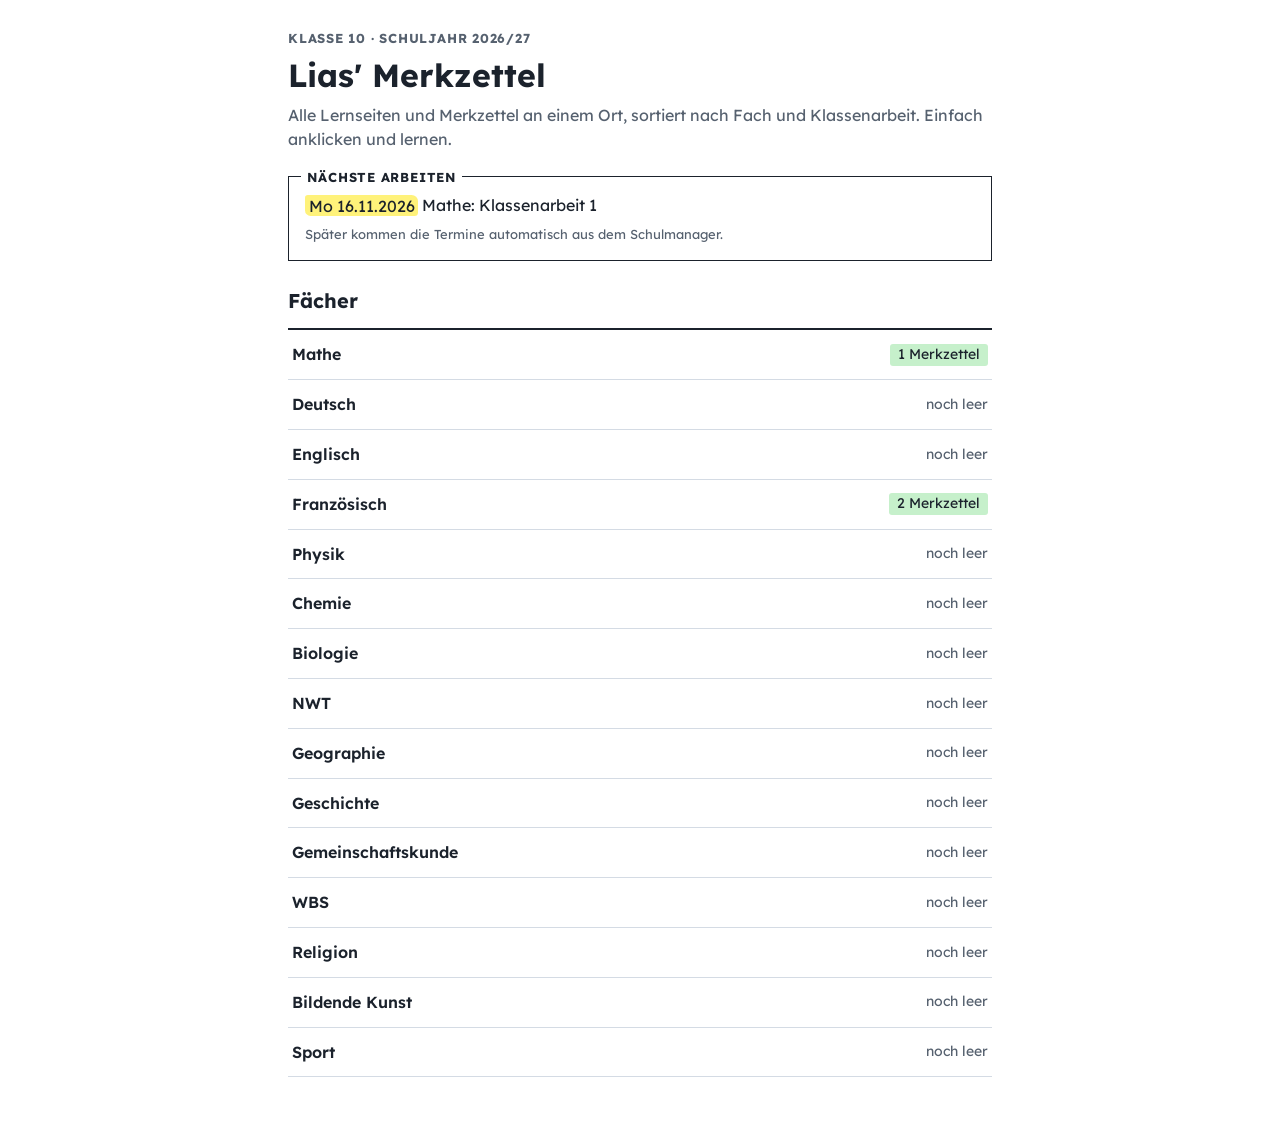
==== index.html @ beb51cc1 "Erste Version der Merkzettel-Seite" ====
<!doctype html>
<html lang="de"><head><meta charset="utf-8"><meta name="viewport" content="width=device-width, initial-scale=1, viewport-fit=cover">
<style>body{margin:0}img{max-width:100%}[hidden]{display:none!important}</style>
<title>Lias' Merkzettel</title>
<meta name="claude:viewport-fit-sides" content="cover">
<link rel="stylesheet" href="https://fonts.googleapis.com/css2?family=Lexend:wght@400;600;700&display=swap">
<style>
/* Layout: ein Heft-Register. Startseite = Fächer als Liste, Fachseite = Arbeiten mit ihren Merkzetteln. */
:root{
  --paper:#ffffff; --ink:#1b222c; --ink-2:#56616f; --rule:#d4dbe4; --wash:#f4f6f9;
  --pen:#2147b9; --hl-y:#fff27a; --hl-g:#c6f0cb;
  --font:"Lexend","Segoe UI",system-ui,-apple-system,Arial,sans-serif;
}
@media (prefers-color-scheme: dark){:root:not([data-theme="light"]){--paper:#14171b;--ink:#e4e8ed;--ink-2:#a1abb7;--rule:#323a44;--wash:#1a1f25;--pen:#8aacff;--hl-y:rgba(255,226,64,.30);--hl-g:rgba(80,200,120,.27);color-scheme:dark}}
:root[data-theme="dark"]{--paper:#14171b;--ink:#e4e8ed;--ink-2:#a1abb7;--rule:#323a44;--wash:#1a1f25;--pen:#8aacff;--hl-y:rgba(255,226,64,.30);--hl-g:rgba(80,200,120,.27);color-scheme:dark}
body{background:var(--paper);color:var(--ink);font-family:var(--font);font-size:1rem;line-height:1.55}
.wrap{max-width:44rem;margin:0 auto;padding-left:max(16px,env(safe-area-inset-left,0px));padding-right:max(16px,env(safe-area-inset-right,0px));padding-block:1.75rem 3rem;display:grid;gap:1.5rem}
a{color:var(--pen)}
:focus-visible{outline:2px solid var(--pen);outline-offset:2px}
h1,h2,h3,p{margin:0}
h1{font-size:2rem;line-height:1.2;text-wrap:balance}
h2{font-size:1.25rem}
.kicker{font-size:.8125rem;letter-spacing:.06em;text-transform:uppercase;color:var(--ink-2);font-weight:700}
.sub{color:var(--ink-2)}
.hy{background:var(--hl-y);padding:.04em .22em;border-radius:.18em .4em .22em .35em}
.box{border:1.5px solid var(--ink);padding:1rem;position:relative;display:grid;gap:.4rem}
.box>.lbl{position:absolute;top:-.75em;left:.75rem;background:var(--paper);padding:0 .4rem;font-weight:700;font-size:.8125rem;letter-spacing:.06em;text-transform:uppercase}
.note{font-size:.8125rem;color:var(--ink-2)}
.subjects{list-style:none;margin:0;padding:0;border-top:2px solid var(--ink)}
.subjects li{border-bottom:1px solid var(--rule)}
.subjects a{display:flex;justify-content:space-between;align-items:center;gap:1rem;padding:.75rem .25rem;color:var(--ink);text-decoration:none;font-weight:600}
.subjects a:hover{background:var(--wash)}
.count{font-weight:400;font-size:.875rem;color:var(--ink-2);white-space:nowrap}
.count.has{color:var(--ink);background:var(--hl-g);padding:0 .5rem;border-radius:3px}
.back{font-weight:600;text-decoration:none}
.exam{border-top:2px solid var(--ink);padding-top:1rem;display:grid;gap:.75rem}
.exam h2 span{font-weight:400;color:var(--ink-2);font-size:1rem}
.items{list-style:none;margin:0;padding:0;display:grid;gap:.6rem}
.item{display:grid;gap:.15rem;padding:.75rem .875rem;border:1px solid var(--rule);border-radius:4px}
.item a{font-weight:600;text-decoration:none}
.item a:hover{text-decoration:underline}
.tag{display:inline-block;font-size:.75rem;border:1px solid var(--ink-2);border-radius:3px;padding:0 .375rem;margin-right:.375rem;color:var(--ink);font-weight:400}
.empty{color:var(--ink-2);border:1px dashed var(--rule);padding:1rem;border-radius:4px}
</style>

<main class="wrap" id="app"></main>

<script>
(()=>{
/* ===== DATEN: hier neue Merkzettel eintragen ===== */
const FAECHER=[
 {id:'mathe',name:'Mathe',arbeiten:[
   {titel:'Klassenarbeit 1',datum:'16.11.2026',thema:'Funktionen und ihre Graphen, Änderungsraten',items:[
     {art:'Lernseite',titel:'Alle Themen mit Aufgaben, Lösungen und Quiz',url:'mathe/ka1-lernseite.html'}]}]},
 {id:'deutsch',name:'Deutsch',arbeiten:[]},
 {id:'englisch',name:'Englisch',arbeiten:[]},
 {id:'franzoesisch',name:'Französisch',arbeiten:[
   {titel:'Klassenarbeit',datum:'11.11.2026',thema:'Unité 1: Conditionnel, Pays et prépositions, Verben',items:[
     {art:'Merkzettel',titel:'Kompakter Merkzettel mit Mini-Tests',url:'franzoesisch/ka-2026-11-11-merkzettel.html'},
     {art:'Spickzettel',titel:'Spickzettel auf einer Seite',url:'franzoesisch/ka-2026-11-11-spickzettel.html'}]}]},
 {id:'physik',name:'Physik',arbeiten:[]},{id:'chemie',name:'Chemie',arbeiten:[]},{id:'bio',name:'Biologie',arbeiten:[]},
 {id:'nwt',name:'NWT',arbeiten:[]},{id:'geo',name:'Geographie',arbeiten:[]},{id:'geschichte',name:'Geschichte',arbeiten:[]},
 {id:'gk',name:'Gemeinschaftskunde',arbeiten:[]},{id:'wbs',name:'WBS',arbeiten:[]},{id:'religion',name:'Religion',arbeiten:[]},
 {id:'bk',name:'Bildende Kunst',arbeiten:[]},{id:'sport',name:'Sport',arbeiten:[]}
];
const TERMINE=[{fach:'Mathe',datum:'Mo 16.11.2026',was:'Klassenarbeit 1'}];
/* ===== Ende Daten ===== */

const app=document.getElementById('app');
const esc=s=>String(s).replace(/[&<>"]/g,c=>({'&':'&amp;','<':'&lt;','>':'&gt;','"':'&quot;'}[c]));
const n=f=>f.arbeiten.reduce((s,a)=>s+a.items.length,0);

function start(){
  document.title="Lias' Merkzettel";
  app.innerHTML=`
  <header style="display:grid;gap:.5rem">
    <p class="kicker">Klasse 10 · Schuljahr 2026/27</p>
    <h1>Lias' Merkzettel</h1>
    <p class="sub">Alle Lernseiten und Merkzettel an einem Ort, sortiert nach Fach und Klassenarbeit. Einfach anklicken und lernen.</p>
  </header>
  <section class="box" aria-label="Nächste Arbeiten"><span class="lbl">Nächste Arbeiten</span>
    ${TERMINE.map(t=>`<p><span class="hy">${esc(t.datum)}</span> ${esc(t.fach)}: ${esc(t.was)}</p>`).join('')}
    <p class="note">Später kommen die Termine automatisch aus dem Schulmanager.</p>
  </section>
  <section style="display:grid;gap:.75rem" aria-labelledby="hf"><h2 id="hf">Fächer</h2>
    <ul class="subjects">${FAECHER.map(f=>{const c=n(f);return `<li><a href="#${f.id}"><span>${esc(f.name)}</span><span class="count${c?' has':''}">${c?c+(c===1?' Merkzettel':' Merkzettel'):'noch leer'}</span></a></li>`}).join('')}</ul>
  </section>`;
}
function fach(f){
  document.title=f.name+" · Lias' Merkzettel";
  const body=f.arbeiten.length?f.arbeiten.map(a=>`
    <section class="exam"><h2>${esc(a.titel)} <span>· ${esc(a.datum)}</span></h2>
      ${a.thema?`<p class="sub">${esc(a.thema)}</p>`:''}
      <ul class="items">${a.items.map(i=>`<li class="item"><a href="${esc(i.url)}"><span class="tag">${esc(i.art)}</span>${esc(i.titel)}</a></li>`).join('')}</ul>
    </section>`).join(''):`<p class="empty">Für ${esc(f.name)} gibt es noch keine Merkzettel.</p>`;
  app.innerHTML=`<a class="back" href="#start">← Alle Fächer</a><h1>${esc(f.name)}</h1>${body}`;
}
function route(){const id=location.hash.slice(1);const f=FAECHER.find(x=>x.id===id);f?fach(f):start();window.scrollTo(0,0);}
addEventListener('hashchange',route);route();
})();
</script>
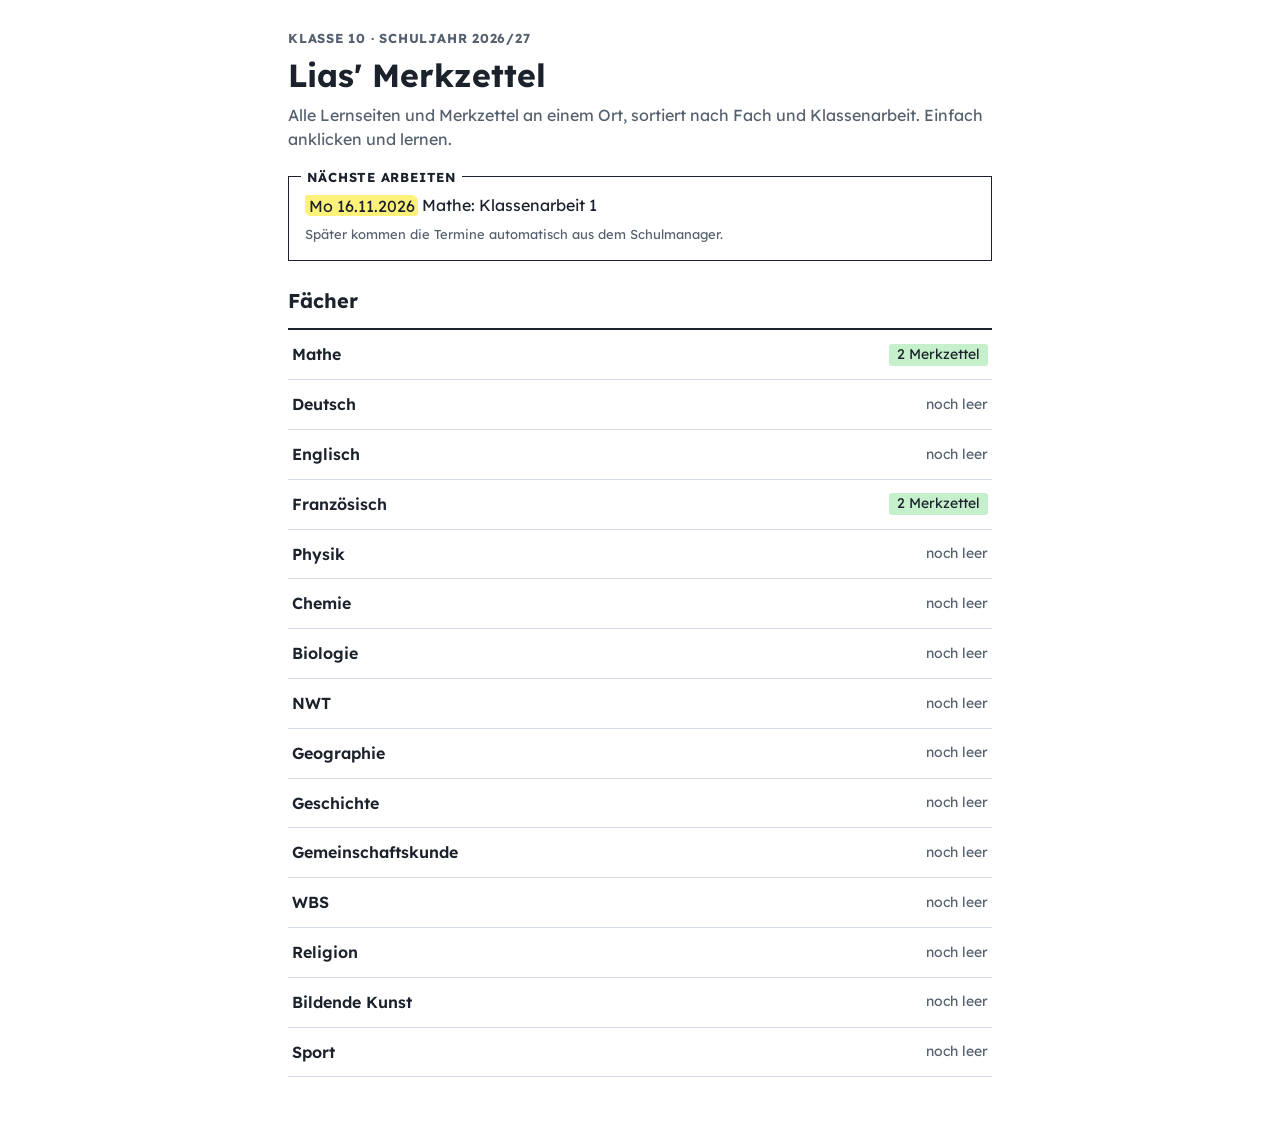
==== commit 1fbbfafc: "Mathe KA 1: kompakter Merkzettel" ====
--- a/index.html
+++ b/index.html
@@ -51,6 +51,7 @@
 const FAECHER=[
  {id:'mathe',name:'Mathe',arbeiten:[
    {titel:'Klassenarbeit 1',datum:'16.11.2026',thema:'Funktionen und ihre Graphen, Änderungsraten',items:[
+     {art:'Merkzettel',titel:'Kompakt: alle Regeln mit Beispiel auf einer Seite',url:'mathe/ka1-merkzettel.html'},
      {art:'Lernseite',titel:'Alle Themen mit Aufgaben, Lösungen und Quiz',url:'mathe/ka1-lernseite.html'}]}]},
  {id:'deutsch',name:'Deutsch',arbeiten:[]},
  {id:'englisch',name:'Englisch',arbeiten:[]},
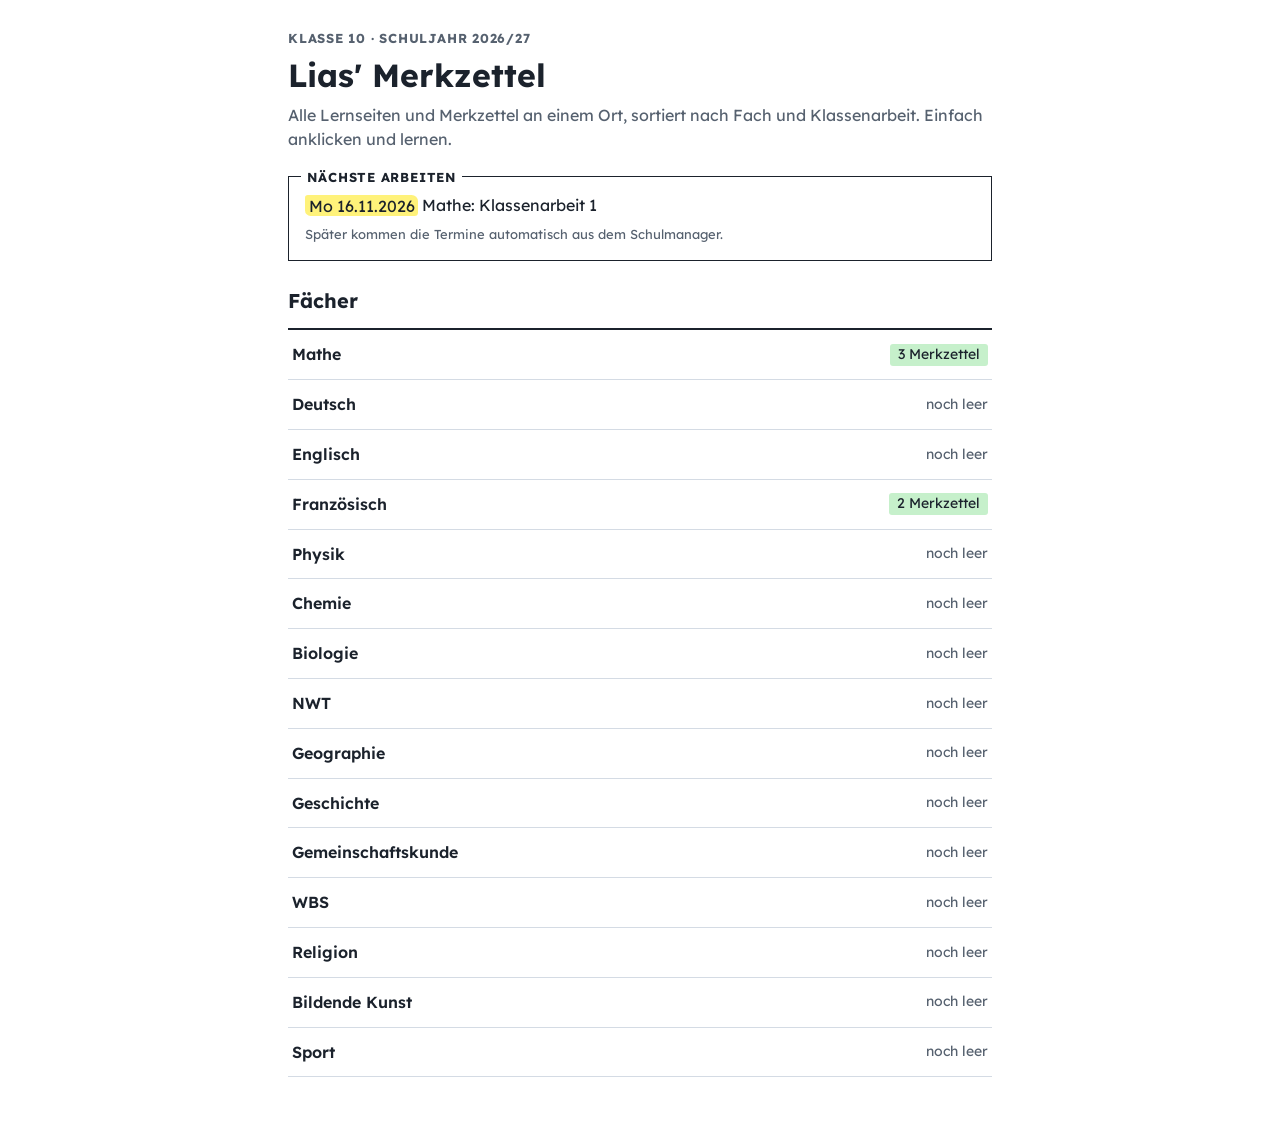
==== commit 3464df20: "Mathe KA 1: Formelsammlung" ====
--- a/index.html
+++ b/index.html
@@ -52,6 +52,7 @@
  {id:'mathe',name:'Mathe',arbeiten:[
    {titel:'Klassenarbeit 1',datum:'16.11.2026',thema:'Funktionen und ihre Graphen, Änderungsraten',items:[
      {art:'Merkzettel',titel:'Kompakt: alle Regeln mit Beispiel auf einer Seite',url:'mathe/ka1-merkzettel.html'},
+     {art:'Formelsammlung',titel:'Alle Formeln mit Beispiel',url:'mathe/ka1-formelsammlung.html'},
      {art:'Lernseite',titel:'Alle Themen mit Aufgaben, Lösungen und Quiz',url:'mathe/ka1-lernseite.html'}]}]},
  {id:'deutsch',name:'Deutsch',arbeiten:[]},
  {id:'englisch',name:'Englisch',arbeiten:[]},
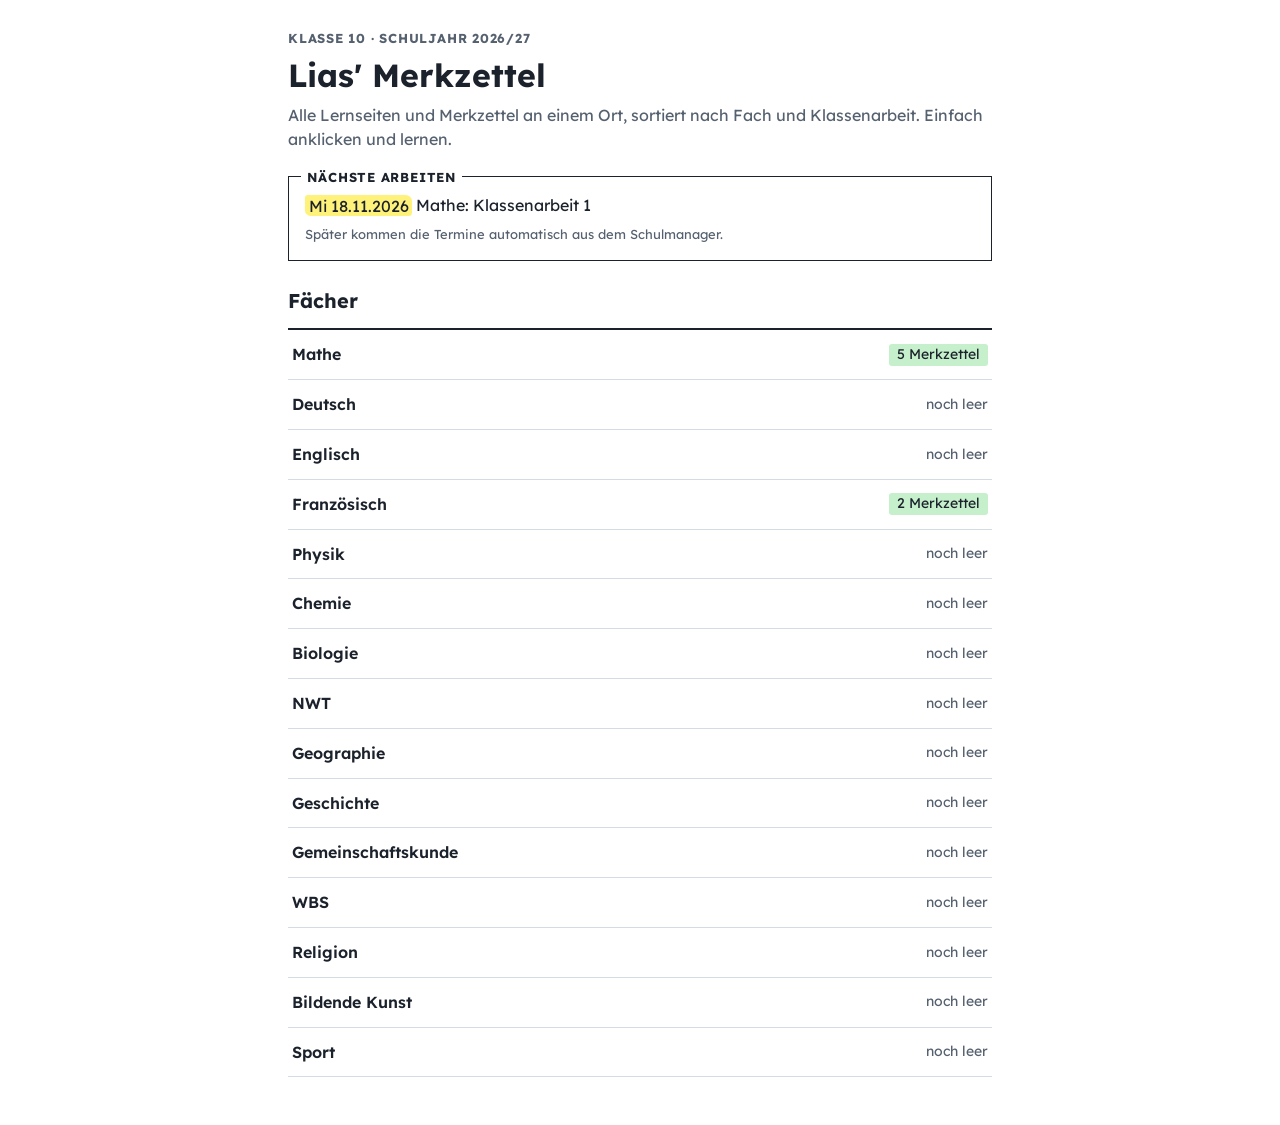
==== commit 4ce29bca: "Mathe KA 1: Probe-KA der Parallelklasse und Merkzettel zur Klausur, Termin 18.11." ====
--- a/index.html
+++ b/index.html
@@ -50,7 +50,9 @@
 /* ===== DATEN: hier neue Merkzettel eintragen ===== */
 const FAECHER=[
  {id:'mathe',name:'Mathe',arbeiten:[
-   {titel:'Klassenarbeit 1',datum:'16.11.2026',thema:'Funktionen und ihre Graphen, Änderungsraten',items:[
+   {titel:'Klassenarbeit 1',datum:'18.11.2026',thema:'Funktionen und ihre Graphen, Änderungsraten',items:[
+     {art:'Probearbeit',titel:'Klausur der Parallelklasse mit Lösungen',url:'mathe/ka1-probe-parallelklasse.html'},
+     {art:'Merkzettel',titel:'Zu den Aufgaben der Klausur, mit Zeichnungen',url:'mathe/ka1-merkzettel-klausur.html'},
      {art:'Merkzettel',titel:'Kompakt: alle Regeln mit Beispiel auf einer Seite',url:'mathe/ka1-merkzettel.html'},
      {art:'Formelsammlung',titel:'Alle Formeln mit Beispiel',url:'mathe/ka1-formelsammlung.html'},
      {art:'Lernseite',titel:'Alle Themen mit Aufgaben, Lösungen und Quiz',url:'mathe/ka1-lernseite.html'}]}]},
@@ -65,7 +67,7 @@
  {id:'gk',name:'Gemeinschaftskunde',arbeiten:[]},{id:'wbs',name:'WBS',arbeiten:[]},{id:'religion',name:'Religion',arbeiten:[]},
  {id:'bk',name:'Bildende Kunst',arbeiten:[]},{id:'sport',name:'Sport',arbeiten:[]}
 ];
-const TERMINE=[{fach:'Mathe',datum:'Mo 16.11.2026',was:'Klassenarbeit 1'}];
+const TERMINE=[{fach:'Mathe',datum:'Mi 18.11.2026',was:'Klassenarbeit 1'}];
 /* ===== Ende Daten ===== */
 
 const app=document.getElementById('app');
